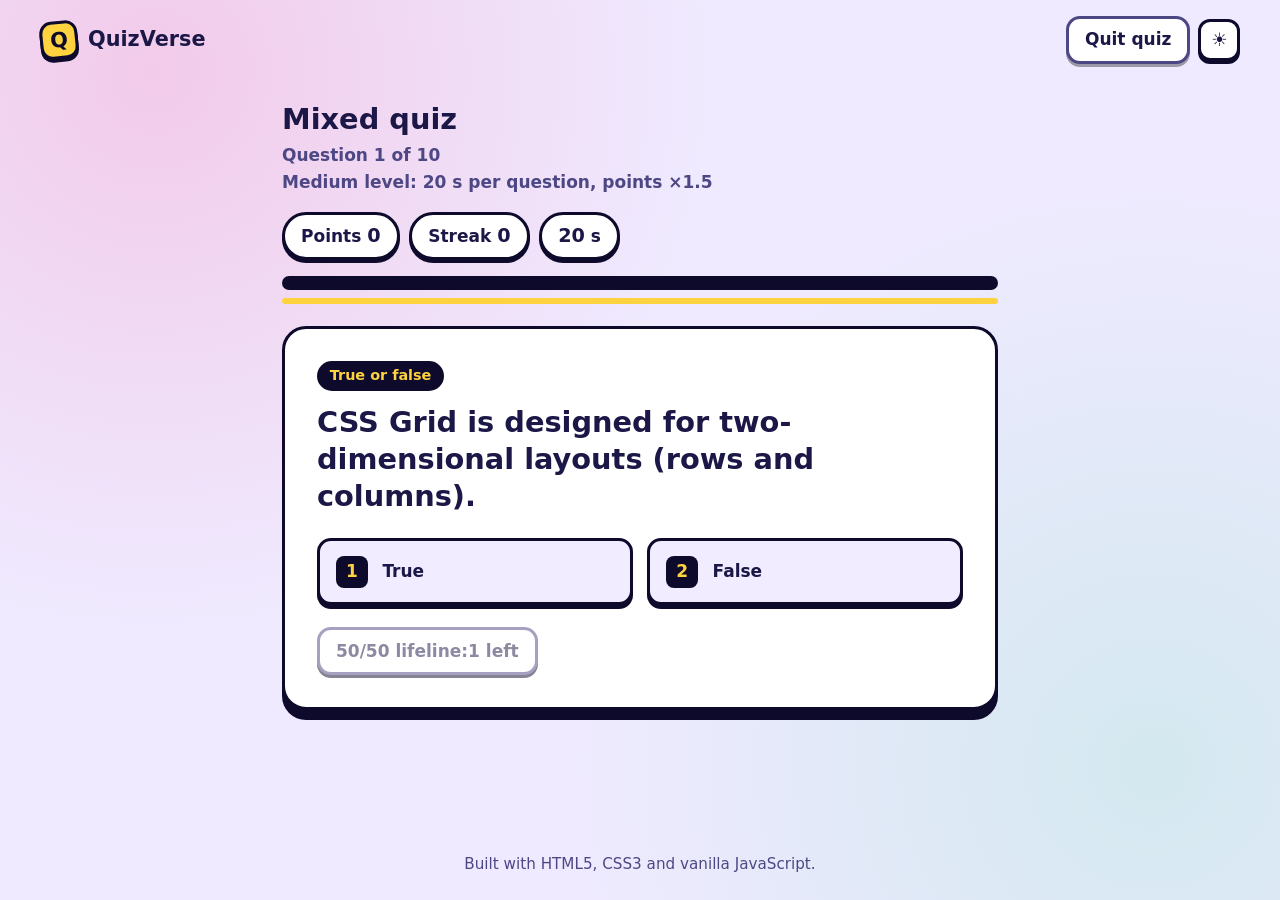
==== quiz.html @ c86eb280 "first commit" ====
<!DOCTYPE html>
<html lang="en">
<head>
  <meta charset="utf-8">
  <meta name="viewport" content="width=device-width, initial-scale=1">
  <link rel="icon" href="assets/favicon.svg" type="image/svg+xml">
  <link rel="stylesheet" href="css/style.css">
  <script src="js/theme.js"></script>
  <meta name="description" content="Answer the questions and get your score instantly.">
  <title>Quiz – QuizVerse</title>
</head>
<body>
  <a class="skip-link" href="#main">Skip to main content</a>

  <header class="site-header">
    <a class="logo" href="index.html" aria-label="QuizVerse home">
      <span class="logo__mark" aria-hidden="true">Q</span>
      <span>QuizVerse</span>
    </a>
    <nav class="nav" aria-label="Quiz">
      <a class="btn btn--ghost btn--small" href="index.html">Quit quiz</a>
      <button class="theme-toggle" id="theme-toggle" type="button" aria-pressed="true"><span class="visually-hidden">Dark mode</span><span class="theme-toggle__icon" aria-hidden="true"></span></button>
    </nav>
  </header>

  <main id="main" class="container container--narrow">

    <section id="quiz-section" class="quiz" aria-labelledby="quiz-title">
      <div class="quiz__top">
        <div>
          <h1 id="quiz-title" class="quiz__title">Quiz</h1>
          <p id="counter" class="quiz__counter">Question 1</p>
          <p id="level-info" class="quiz__counter"></p>
        </div>
        <div class="quiz__stats">
          <p class="chip">Points <strong id="score">0</strong></p>
          <p class="chip">Streak <strong id="streak">0</strong></p>
          <p class="chip chip--timer" id="timer-chip"><span class="visually-hidden">Time left: </span><strong id="time-left">20</strong> s</p>
        </div>
      </div>

      <div class="progress" id="progress" role="progressbar" aria-label="Quiz progress" aria-valuemin="0" aria-valuemax="100" aria-valuenow="0">
        <div class="progress__bar" id="progress-bar"></div>
      </div>
      <div class="timer" aria-hidden="true"><div class="timer__bar" id="timer-bar"></div></div>

      <article class="card" id="card">
        <p class="qtype" id="qtype"></p>
        <h2 id="question-text" class="question" tabindex="-1">Loading…</h2>

        <div id="options" class="options" role="group" aria-labelledby="question-text"></div>

        <div id="text-answer" class="text-answer" hidden>
          <label class="text-answer__label" for="answer-input">Your answer</label>
          <input id="answer-input" class="text-input" type="text" autocomplete="off" autocapitalize="off" spellcheck="false">
          <p id="hint" class="hint"></p>
        </div>

        <div id="feedback" class="feedback" role="status" aria-live="polite" hidden>
          <p id="feedback-title" class="feedback__title"></p>
          <p id="feedback-text" class="feedback__text"></p>
        </div>

        <div class="card__actions">
          <button id="fifty-btn" class="btn btn--ghost btn--small" type="button">50/50 lifeline: <span id="fifty-left">1 left</span></button>
          <button id="check-btn" class="btn btn--primary" type="button" hidden>Check answer</button>
          <button id="next-btn" class="btn btn--primary" type="button" hidden>Next question</button>
        </div>
      </article>
    </section>

    <section id="results-section" class="results" aria-labelledby="results-title" hidden>
      <h1 id="results-title" class="results__title" tabindex="-1">Your results</h1>

      <div class="results__summary">
        <div class="ring-wrap">
          <svg class="ring" viewBox="0 0 120 120" aria-hidden="true" focusable="false">
            <circle class="ring__bg" cx="60" cy="60" r="54"></circle>
            <circle class="ring__fg" id="ring" cx="60" cy="60" r="54"></circle>
          </svg>
          <p class="ring__label"><span id="percent">0</span>%</p>
        </div>
        <div>
          <p id="verdict" class="verdict"></p>
          <p id="result-text" class="results__text"></p>
          <p id="best-text" class="results__best"></p>
        </div>
      </div>

      <dl class="stats stats--results">
        <div class="stat"><dt>Points</dt><dd id="r-points">0</dd></div>
        <div class="stat"><dt>Correct</dt><dd id="r-correct">0</dd></div>
        <div class="stat"><dt>Best streak</dt><dd id="r-streak">0</dd></div>
        <div class="stat"><dt>Average time</dt><dd id="r-time">0 s</dd></div>
      </dl>

      <div class="results__actions">
        <button id="retry-btn" class="btn btn--primary" type="button">Play again</button>
        <button id="share-btn" class="btn btn--ghost" type="button">Copy my score</button>
        <a class="btn btn--ghost" href="index.html">Change topic</a>
        <a class="btn btn--ghost" href="scores.html">All scores</a>
      </div>
      <p id="copy-status" class="copy-status" role="status"></p>

      <h2 class="section-title">Review your answers</h2>
      <ol id="review" class="review"></ol>
    </section>

    <div id="confetti" class="confetti" aria-hidden="true"></div>
  </main>

  <footer class="site-footer">
    <p>Built with HTML5, CSS3 and vanilla JavaScript.</p>
  </footer>

  <script src="js/data.js"></script>
  <script src="js/storage.js"></script>
  <script src="js/quiz.js"></script>
</body>
</html>
---- css/style.css ----
/* ==========================================================
   QuizVerse – stylesheet
   1. Tokens  2. Base  3. Layout  4. Buttons  5. Home
   6. Quiz  7. Results  8. Animations  9. Responsive
   ========================================================== */

/* 1. Tokens */
:root {
  --bg: #1b1747;
  --surface: #262064;
  --surface-2: #322b82;
  --ink: #0d0a2b;
  --text: #fff7e8;
  --muted: #cfcaf7;
  --yellow: #ffd23f;
  --pink: #ff5d9e;
  --mint: #44e0a0;
  --coral: #ff7b7b;
  --radius: 18px;
  --hard: 0 6px 0 var(--ink);
  --font: ui-rounded, "Nunito", "Segoe UI", system-ui, -apple-system, Roboto, sans-serif;
}

/* 2. Base */
*, *::before, *::after { box-sizing: border-box; }
html { scroll-behavior: smooth; }
body {
  margin: 0;
  min-height: 100vh;
  display: flex;
  flex-direction: column;
  font-family: var(--font);
  font-size: 1.0625rem;
  line-height: 1.6;
  color: var(--text);
  background:
    radial-gradient(circle at 12% 8%, rgba(255, 93, 158, .22), transparent 40%),
    radial-gradient(circle at 90% 85%, rgba(68, 224, 160, .16), transparent 42%),
    var(--bg);
}
h1, h2, h3, p { margin: 0; }
ol { margin: 0; padding: 0; list-style: none; }
button { font: inherit; }
:focus-visible { outline: 4px solid var(--focus); outline-offset: 3px; }

.visually-hidden {
  position: absolute; width: 1px; height: 1px; margin: -1px; padding: 0;
  overflow: hidden; clip: rect(0 0 0 0); white-space: nowrap; border: 0;
}
.skip-link {
  position: absolute; left: 1rem; top: -4rem; z-index: 10;
  padding: .6rem 1rem; border-radius: 10px;
  background: var(--yellow); color: var(--ink); font-weight: 800; text-decoration: none;
}
.skip-link:focus { top: 1rem; }

/* 3. Layout */
.site-header {
  display: flex; align-items: center; justify-content: space-between;
  gap: 1rem; padding: 1rem clamp(1rem, 4vw, 2.5rem);
}
.site-header__tag { color: var(--muted); font-weight: 700; }
.logo {
  display: inline-flex; align-items: center; gap: .6rem;
  color: var(--text); font-weight: 900; font-size: 1.3rem; text-decoration: none;
}
.logo__mark {
  display: grid; place-items: center; width: 2.4rem; height: 2.4rem;
  border-radius: 12px; background: var(--yellow); color: var(--ink);
  border: 3px solid var(--ink); box-shadow: 0 3px 0 var(--ink);
  transform: rotate(-6deg);
}
.container { width: 100%; max-width: 1040px; margin: 0 auto; padding: 1rem clamp(1rem, 4vw, 2rem) 3rem; flex: 1; }
.container--narrow { max-width: 780px; }
.site-footer { padding: 1.5rem; text-align: center; color: var(--muted); font-size: .95rem; }
.section-title { font-size: 1.5rem; font-weight: 900; margin-bottom: 1rem; }

/* 4. Buttons */
.btn {
  display: inline-flex; align-items: center; justify-content: center;
  padding: .85rem 1.6rem; border: 3px solid var(--ink); border-radius: 14px;
  font-weight: 900; text-decoration: none; cursor: pointer;
  box-shadow: var(--hard);
  transition: transform .12s ease, box-shadow .12s ease;
}
.btn:hover { transform: translateY(-2px); box-shadow: 0 8px 0 var(--ink); }
.btn:active { transform: translateY(4px); box-shadow: 0 2px 0 var(--ink); }
.btn[hidden] { display: none; }
.btn--primary { background: var(--yellow); color: var(--ink); }
.btn--ghost { background: var(--surface); color: var(--text); border-color: var(--muted); box-shadow: 0 6px 0 rgba(0, 0, 0, .35); }
.btn--small { padding: .45rem 1rem; box-shadow: 0 3px 0 rgba(0, 0, 0, .35); }
.btn--big { font-size: 1.3rem; padding: 1rem 2.4rem; }

/* 5. Home */
.hero { padding: clamp(1.5rem, 6vw, 4rem) 0 2rem; max-width: 40rem; }
.hero__title { font-size: clamp(2.4rem, 7vw, 4.4rem); line-height: 1.05; font-weight: 900; letter-spacing: -.02em; }
.hero__lead { margin-top: 1.2rem; font-size: 1.2rem; color: var(--muted); max-width: 32rem; }

.categories { display: grid; grid-template-columns: repeat(auto-fit, minmax(210px, 1fr)); gap: 1.1rem; border: 0; padding: 0; margin: 0 0 2rem; }
.cat { position: relative; display: block; cursor: pointer; }
.cat input { position: absolute; opacity: 0; inset: 0; }
.cat__body {
  display: flex; flex-direction: column; gap: .25rem; height: 100%;
  padding: 1.2rem; border-radius: var(--radius);
  background: var(--surface); border: 3px solid var(--ink); box-shadow: var(--hard);
  transition: transform .15s ease, background .15s ease, border-color .15s ease;
}
.cat:hover .cat__body { transform: translateY(-3px); }
.cat input:checked + .cat__body { background: var(--surface-2); border-color: var(--select); transform: translateY(-3px) rotate(-1deg); }
.cat input:focus-visible + .cat__body { outline: 4px solid var(--focus); outline-offset: 3px; }
.cat__icon {
  display: grid; place-items: center; width: 3.2rem; height: 3.2rem; margin-bottom: .5rem;
  border-radius: 14px; border: 3px solid var(--ink); font-weight: 900; font-size: 1.1rem; color: var(--ink);
}
.cat__icon--pink { background: var(--pink); }
.cat__icon--yellow { background: var(--yellow); }
.cat__icon--mint { background: var(--mint); }
.cat__icon--white { background: var(--text); }
.cat__title { font-size: 1.3rem; font-weight: 900; }
.cat__desc { color: var(--muted); font-size: .98rem; }
.cat__best { min-height: 1.5rem; margin-top: .4rem; color: var(--mint-text); font-weight: 800; font-size: .95rem; }

.start-form { display: flex; flex-direction: column; align-items: flex-start; }
.rules { margin-top: 3rem; }
.rules__list { display: grid; grid-template-columns: repeat(3, 1fr); gap: 1rem; }
.rule { padding: 1.1rem; border-radius: var(--radius); border: 3px dashed var(--muted); color: var(--muted); }
.rule strong { color: var(--text); }

/* 6. Quiz */
.quiz__top { display: flex; justify-content: space-between; align-items: flex-end; flex-wrap: wrap; gap: 1rem; margin-bottom: 1rem; }
.quiz__title { font-size: 1.8rem; font-weight: 900; }
.quiz__counter { color: var(--muted); font-weight: 700; }
.quiz__stats { display: flex; gap: .6rem; }
.chip {
  padding: .35rem 1rem; border-radius: 999px; font-weight: 700;
  background: var(--surface); border: 3px solid var(--ink); box-shadow: 0 3px 0 var(--ink);
}
.chip strong { font-size: 1.2rem; }
.chip--timer.is-low { background: var(--coral); color: var(--ink); animation: pulse .6s ease-in-out infinite alternate; }

.progress { height: 14px; border-radius: 999px; background: var(--ink); overflow: hidden; }
.progress__bar { height: 100%; width: 0; background: var(--mint); border-radius: 999px; transition: width .5s ease; }
.timer { height: 6px; margin: .5rem 0 1.4rem; border-radius: 999px; background: rgba(255, 255, 255, .12); overflow: hidden; }
.timer__bar { height: 100%; width: 100%; background: var(--yellow); transition: width 1s linear; }

.card {
  padding: clamp(1.1rem, 4vw, 2rem); border-radius: 24px;
  background: var(--surface); border: 3px solid var(--ink); box-shadow: 0 10px 0 var(--ink);
}
.question { font-size: clamp(1.3rem, 3.5vw, 1.8rem); line-height: 1.3; font-weight: 900; margin-bottom: 1.4rem; outline: none; }
.options { display: grid; grid-template-columns: 1fr; gap: .9rem; }

.option {
  display: flex; align-items: center; gap: .9rem; width: 100%;
  padding: .9rem 1rem; text-align: left; cursor: pointer;
  color: var(--text); background: var(--surface-2);
  border: 3px solid var(--ink); border-radius: 14px; box-shadow: 0 4px 0 var(--ink);
  transition: transform .12s ease, background .15s ease, border-color .15s ease, opacity .2s ease;
}
.option:hover:not(:disabled) { transform: translateY(-2px); border-color: var(--select); }
.option:disabled { cursor: default; color: var(--text); }
.option__key {
  flex: none; display: grid; place-items: center; width: 2rem; height: 2rem;
  border-radius: 8px; background: var(--ink); color: var(--yellow); font-weight: 900;
}
.option__text { flex: 1; font-weight: 700; overflow-wrap: anywhere; }
.option__icon { flex: none; width: 1.6rem; text-align: center; font-weight: 900; font-size: 1.3rem; }

.option.is-correct { background: var(--mint); color: var(--ink); border-color: var(--ink); animation: pop .4s ease; }
.option.is-correct:disabled { color: var(--ink); }
.option.is-correct .option__icon::after { content: "✓"; }
.option.is-wrong { background: var(--coral); color: var(--ink); animation: shake .4s ease; }
.option.is-wrong:disabled { color: var(--ink); }
.option.is-wrong .option__icon::after { content: "✕"; }
.option.is-dim { opacity: .55; }

.feedback { margin-top: 1.4rem; padding: 1rem 1.2rem; border-radius: 14px; border: 3px solid var(--ink); animation: rise .3s ease; }
.feedback[hidden] { display: none; }
.feedback--ok { background: rgba(68, 224, 160, .18); border-color: var(--mint); }
.feedback--ko { background: rgba(255, 123, 123, .18); border-color: var(--coral); }
.feedback__title { font-weight: 900; font-size: 1.15rem; }
.feedback__text { color: var(--muted); }
.card__actions { display: flex; justify-content: flex-end; margin-top: 1.4rem; }
.card__actions:empty { margin: 0; }

/* 7. Results */
.results__title { font-size: clamp(2rem, 6vw, 3rem); font-weight: 900; margin-bottom: 1.5rem; outline: none; }
.results__summary {
  display: flex; align-items: center; gap: 2rem; flex-wrap: wrap; margin-bottom: 1.5rem;
  padding: 1.5rem; border-radius: 24px; background: var(--surface); border: 3px solid var(--ink); box-shadow: 0 10px 0 var(--ink);
}
.ring-wrap { position: relative; width: 170px; height: 170px; flex: none; }
.ring { width: 100%; height: 100%; }
.ring circle { fill: none; stroke-width: 12; }
.ring__bg { stroke: var(--ink); }
.ring__fg { stroke: var(--yellow); stroke-linecap: round; stroke-dasharray: 339.3; stroke-dashoffset: 339.3; transform: rotate(-90deg); transform-origin: 50% 50%; transition: stroke-dashoffset 1.3s cubic-bezier(.2, .8, .2, 1); }
.ring__label { position: absolute; inset: 0; display: grid; place-items: center; font-size: 2.4rem; font-weight: 900; }
.verdict { font-size: 1.9rem; font-weight: 900; }
.results__text { color: var(--muted); }
.results__best { margin-top: .5rem; color: var(--mint-text); font-weight: 800; }
.results__actions { display: flex; flex-wrap: wrap; gap: 1rem; margin-bottom: 2.5rem; }

.review { display: grid; gap: .9rem; }
.review__item { padding: 1rem 1.2rem; border-radius: 14px; background: var(--surface); border-left: 10px solid var(--muted); }
.review__item--ok { border-left-color: var(--mint); }
.review__item--ko { border-left-color: var(--coral); }
.review__q { font-weight: 800; }
.review__a { color: var(--muted); }

/* 8. Animations */
.hero__title { animation: rise .7s ease both; }
.is-enter { animation: rise .35s ease; }
.card.is-wrong { animation: shake .4s ease; }
.chip.bump { animation: pop .4s ease; }
@keyframes rise { from { opacity: 0; transform: translateY(14px); } to { opacity: 1; transform: none; } }
@keyframes shake { 0%, 100% { transform: translateX(0); } 20% { transform: translateX(-8px); } 40% { transform: translateX(8px); } 60% { transform: translateX(-5px); } 80% { transform: translateX(5px); } }
@keyframes pop { 0% { transform: scale(1); } 50% { transform: scale(1.06); } 100% { transform: scale(1); } }
@keyframes pulse { to { transform: scale(1.08); } }

@media (prefers-reduced-motion: reduce) {
  *, *::before, *::after { animation: none !important; transition: none !important; scroll-behavior: auto !important; }
}

/* 9. Responsive */
@media (min-width: 700px) {
  .options { grid-template-columns: 1fr 1fr; }
}
@media (max-width: 760px) {
  .rules__list { grid-template-columns: 1fr; }
  .site-header__tag { display: none; }
  .start-form .btn { width: 100%; }
}
@media (max-width: 480px) {
  .results__summary { justify-content: center; text-align: center; }
  .results__actions .btn { width: 100%; }
  .card__actions .btn { width: 100%; }
}

/* ==========================================================
   10. Extensions: themes, navigation, settings, question types,
       stats, scores page, confetti
   ========================================================== */
[hidden] { display: none !important; }
:root { --mint-text: var(--mint); --focus: var(--yellow); --select: var(--yellow); --blue: #6ec5ff; }
:root[data-theme="light"] {
  --bg: #efeaff; --surface: #ffffff; --surface-2: #f1ecff;
  --text: #1b1747; --muted: #4d4784;
  --mint-text: #0b7a4f; --focus: #5b3df5; --select: #5b3df5;
}
:root[data-theme="light"] .timer { background: rgba(27, 23, 71, .15); }
:root[data-theme="light"] .btn--ghost { border-color: var(--muted); }

/* Navigation and theme toggle */
.nav { display: flex; align-items: center; gap: .5rem; flex-wrap: wrap; }
.nav__link { padding: .4rem .9rem; border-radius: 999px; border: 3px solid transparent; color: var(--text); font-weight: 800; text-decoration: none; }
.nav__link:hover { background: var(--surface); }
.nav__link[aria-current="page"] { border-color: var(--select); }
.theme-toggle {
  width: 2.6rem; height: 2.6rem; display: grid; place-items: center; cursor: pointer;
  border-radius: 12px; border: 3px solid var(--ink); background: var(--surface); color: var(--text);
  box-shadow: 0 3px 0 var(--ink); font-size: 1.15rem; line-height: 1;
  transition: transform .12s ease;
}
.theme-toggle:hover { transform: translateY(-2px) rotate(-8deg); }
.theme-toggle__icon::before { content: "☾"; }
:root[data-theme="light"] .theme-toggle__icon::before { content: "☀"; }

/* Home: grouped settings */
.page-title { font-size: clamp(2rem, 6vw, 3rem); font-weight: 900; margin: 1rem 0 1.5rem; }
.group { border: 0; padding: 0; margin: 0 0 2rem; min-width: 0; }
.group .section-title { padding: 0; }
.group .categories { margin: 0; }
.cat__icon--blue { background: var(--blue); }
.cat__count { color: var(--muted); font-size: .9rem; }
.seg { display: grid; grid-template-columns: repeat(auto-fit, minmax(160px, 1fr)); gap: .9rem; }
.seg__item { position: relative; display: block; cursor: pointer; }
.seg__item input { position: absolute; opacity: 0; inset: 0; }
.seg__body {
  display: flex; flex-direction: column; height: 100%; padding: .8rem 1rem;
  border-radius: 14px; background: var(--surface); border: 3px solid var(--ink); box-shadow: 0 4px 0 var(--ink);
  transition: transform .12s ease, background .15s ease, border-color .15s ease;
}
.seg__body strong { font-size: 1.15rem; }
.seg__body span { color: var(--muted); font-size: .92rem; }
.seg__item:hover .seg__body { transform: translateY(-2px); }
.seg__item input:checked + .seg__body { background: var(--surface-2); border-color: var(--select); }
.seg__item input:focus-visible + .seg__body { outline: 4px solid var(--focus); outline-offset: 3px; }
.home-block { margin-top: 3rem; }
.home-link { margin-top: 1rem; }
.home-link a { color: var(--text); font-weight: 800; }
.types { display: grid; grid-template-columns: repeat(auto-fit, minmax(210px, 1fr)); gap: 1rem; padding: 0; margin: 0; list-style: none; }
.type { padding: 1rem 1.1rem; border-radius: var(--radius); background: var(--surface); border: 3px solid var(--ink); box-shadow: 0 4px 0 var(--ink); }
.type strong { display: block; font-size: 1.1rem; }
.type span { color: var(--muted); }

/* Stats */
.stats { display: grid; grid-template-columns: repeat(auto-fit, minmax(150px, 1fr)); gap: 1rem; margin: 0; }
.stat { padding: 1rem; border-radius: var(--radius); background: var(--surface); border: 3px solid var(--ink); box-shadow: 0 4px 0 var(--ink); }
.stat dt { color: var(--muted); font-weight: 700; font-size: .95rem; }
.stat dd { margin: 0; font-size: 1.8rem; font-weight: 900; }
.stats--results { margin-bottom: 1.5rem; }

/* Quiz: question types, lifeline */
.qtype { display: inline-block; margin: 0 0 .8rem; padding: .2rem .8rem; border-radius: 999px; background: var(--ink); color: var(--yellow); font-weight: 800; font-size: .9rem; }
.option--check { position: relative; cursor: pointer; }
.option__input { position: absolute; opacity: 0; pointer-events: none; }
.option--check:focus-within { outline: 4px solid var(--focus); outline-offset: 3px; }
.option.is-selected:not(.is-correct):not(.is-wrong) { border-color: var(--select); background: var(--surface); }
.option.is-selected:not(.is-correct):not(.is-wrong) .option__icon::after { content: "●"; }
.option.is-removed { opacity: .25; text-decoration: line-through; transform: none; }
.text-answer { display: grid; gap: .5rem; }
.text-answer__label { font-weight: 800; }
.text-input {
  width: 100%; padding: .85rem 1rem; font: inherit; font-weight: 700; color: var(--text);
  background: var(--surface-2); border: 3px solid var(--ink); border-radius: 14px;
}
.text-input:focus-visible { outline: 4px solid var(--focus); outline-offset: 3px; }
.text-input:disabled { opacity: 1; color: var(--text); }
.text-input.is-correct { background: var(--mint); color: var(--ink); }
.text-input.is-wrong { background: var(--coral); color: var(--ink); animation: shake .4s ease; }
.hint { min-height: 1.5rem; color: var(--muted); }
.card__actions { display: flex; flex-wrap: wrap; justify-content: space-between; align-items: center; gap: .8rem; margin-top: 1.4rem; }
.card__actions .btn--primary { margin-left: auto; }
.btn:disabled { opacity: .5; cursor: not-allowed; transform: none; box-shadow: 0 3px 0 var(--ink); }

/* Results extras */
.results__actions { margin-bottom: .5rem; }
.copy-status { min-height: 1.6rem; margin-bottom: 2rem; color: var(--mint-text); font-weight: 800; }
.review__meta { color: var(--muted); font-size: .9rem; font-weight: 700; }
.review__why { margin-top: .3rem; font-size: .95rem; }
.confetti { position: fixed; inset: 0; overflow: hidden; pointer-events: none; z-index: 20; }
.confetti span { position: absolute; top: -20px; width: 10px; height: 16px; border-radius: 2px; animation: fall 3s ease-in forwards; }
.confetti .c0 { background: var(--yellow); }
.confetti .c1 { background: var(--pink); }
.confetti .c2 { background: var(--mint); }
.confetti .c3 { background: var(--blue); }
@keyframes fall { to { transform: translateY(105vh) rotate(720deg); } }

/* Scores page */
.best-grid { display: grid; grid-template-columns: repeat(auto-fit, minmax(170px, 1fr)); gap: 1rem; padding: 0; margin: 0 0 2.5rem; list-style: none; }
.best-card { display: flex; flex-direction: column; padding: 1rem; border-radius: var(--radius); background: var(--surface); border: 3px solid var(--ink); box-shadow: 0 4px 0 var(--ink); }
.best-card__name { font-weight: 800; }
.best-card strong { font-size: 2rem; line-height: 1.2; }
.best-card span:last-child { color: var(--muted); }
.table-wrap { overflow-x: auto; border-radius: var(--radius); border: 3px solid var(--ink); background: var(--surface); }
.table { width: 100%; min-width: 600px; border-collapse: collapse; }
.table th, .table td { padding: .75rem 1rem; text-align: left; border-bottom: 2px solid rgba(128, 128, 128, .25); }
.table thead th { background: var(--ink); color: var(--yellow); }
.table tbody tr:last-child > * { border-bottom: 0; }
.empty { padding: 2rem; text-align: center; color: var(--muted); border: 3px dashed var(--muted); border-radius: var(--radius); }
.empty .btn { margin-top: 1rem; }

@media (max-width: 480px) {
  .nav__link { padding: .3rem .6rem; }
  .card__actions .btn { width: 100%; }
}
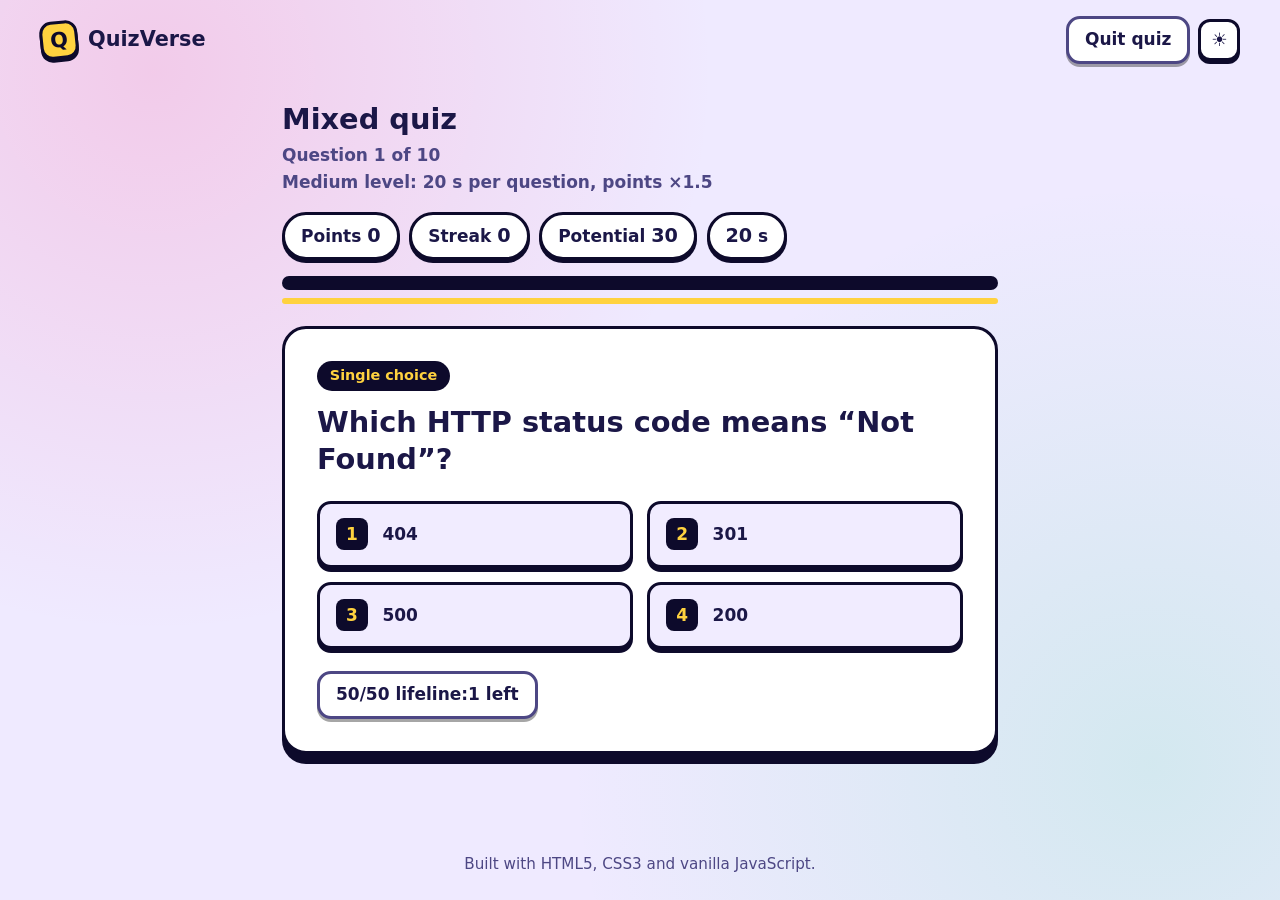
==== commit ae49ac12: "bonus added" ====
--- a/quiz.html
+++ b/quiz.html
@@ -35,6 +35,7 @@
         <div class="quiz__stats">
           <p class="chip">Points <strong id="score">0</strong></p>
           <p class="chip">Streak <strong id="streak">0</strong></p>
+          <p class="chip">Potential <strong id="potential">20</strong></p>
           <p class="chip chip--timer" id="timer-chip"><span class="visually-hidden">Time left: </span><strong id="time-left">20</strong> s</p>
         </div>
       </div>
@@ -92,6 +93,7 @@
         <div class="stat"><dt>Correct</dt><dd id="r-correct">0</dd></div>
         <div class="stat"><dt>Best streak</dt><dd id="r-streak">0</dd></div>
         <div class="stat"><dt>Average time</dt><dd id="r-time">0 s</dd></div>
+        <div class="stat"><dt>Time penalties</dt><dd id="r-penalties">0</dd></div>
       </dl>
 
       <div class="results__actions">
--- a/css/style.css
+++ b/css/style.css
@@ -130,7 +130,7 @@
 .quiz__top { display: flex; justify-content: space-between; align-items: flex-end; flex-wrap: wrap; gap: 1rem; margin-bottom: 1rem; }
 .quiz__title { font-size: 1.8rem; font-weight: 900; }
 .quiz__counter { color: var(--muted); font-weight: 700; }
-.quiz__stats { display: flex; gap: .6rem; }
+.quiz__stats { display: flex; flex-wrap: wrap; justify-content: flex-end; gap: .6rem; }
 .chip {
   padding: .35rem 1rem; border-radius: 999px; font-weight: 700;
   background: var(--surface); border: 3px solid var(--ink); box-shadow: 0 3px 0 var(--ink);
@@ -210,12 +210,14 @@
 /* 8. Animations */
 .hero__title { animation: rise .7s ease both; }
 .is-enter { animation: rise .35s ease; }
+.is-leaving { animation: leave-card .2s ease forwards; }
 .card.is-wrong { animation: shake .4s ease; }
 .chip.bump { animation: pop .4s ease; }
 @keyframes rise { from { opacity: 0; transform: translateY(14px); } to { opacity: 1; transform: none; } }
 @keyframes shake { 0%, 100% { transform: translateX(0); } 20% { transform: translateX(-8px); } 40% { transform: translateX(8px); } 60% { transform: translateX(-5px); } 80% { transform: translateX(5px); } }
 @keyframes pop { 0% { transform: scale(1); } 50% { transform: scale(1.06); } 100% { transform: scale(1); } }
 @keyframes pulse { to { transform: scale(1.08); } }
+@keyframes leave-card { to { opacity: 0; transform: translateX(-24px); } }
 
 @media (prefers-reduced-motion: reduce) {
   *, *::before, *::after { animation: none !important; transition: none !important; scroll-behavior: auto !important; }
@@ -231,6 +233,8 @@
   .start-form .btn { width: 100%; }
 }
 @media (max-width: 480px) {
+  .quiz__stats { width: 100%; justify-content: flex-start; }
+  .chip { padding-right: .7rem; padding-left: .7rem; }
   .results__summary { justify-content: center; text-align: center; }
   .results__actions .btn { width: 100%; }
   .card__actions .btn { width: 100%; }
